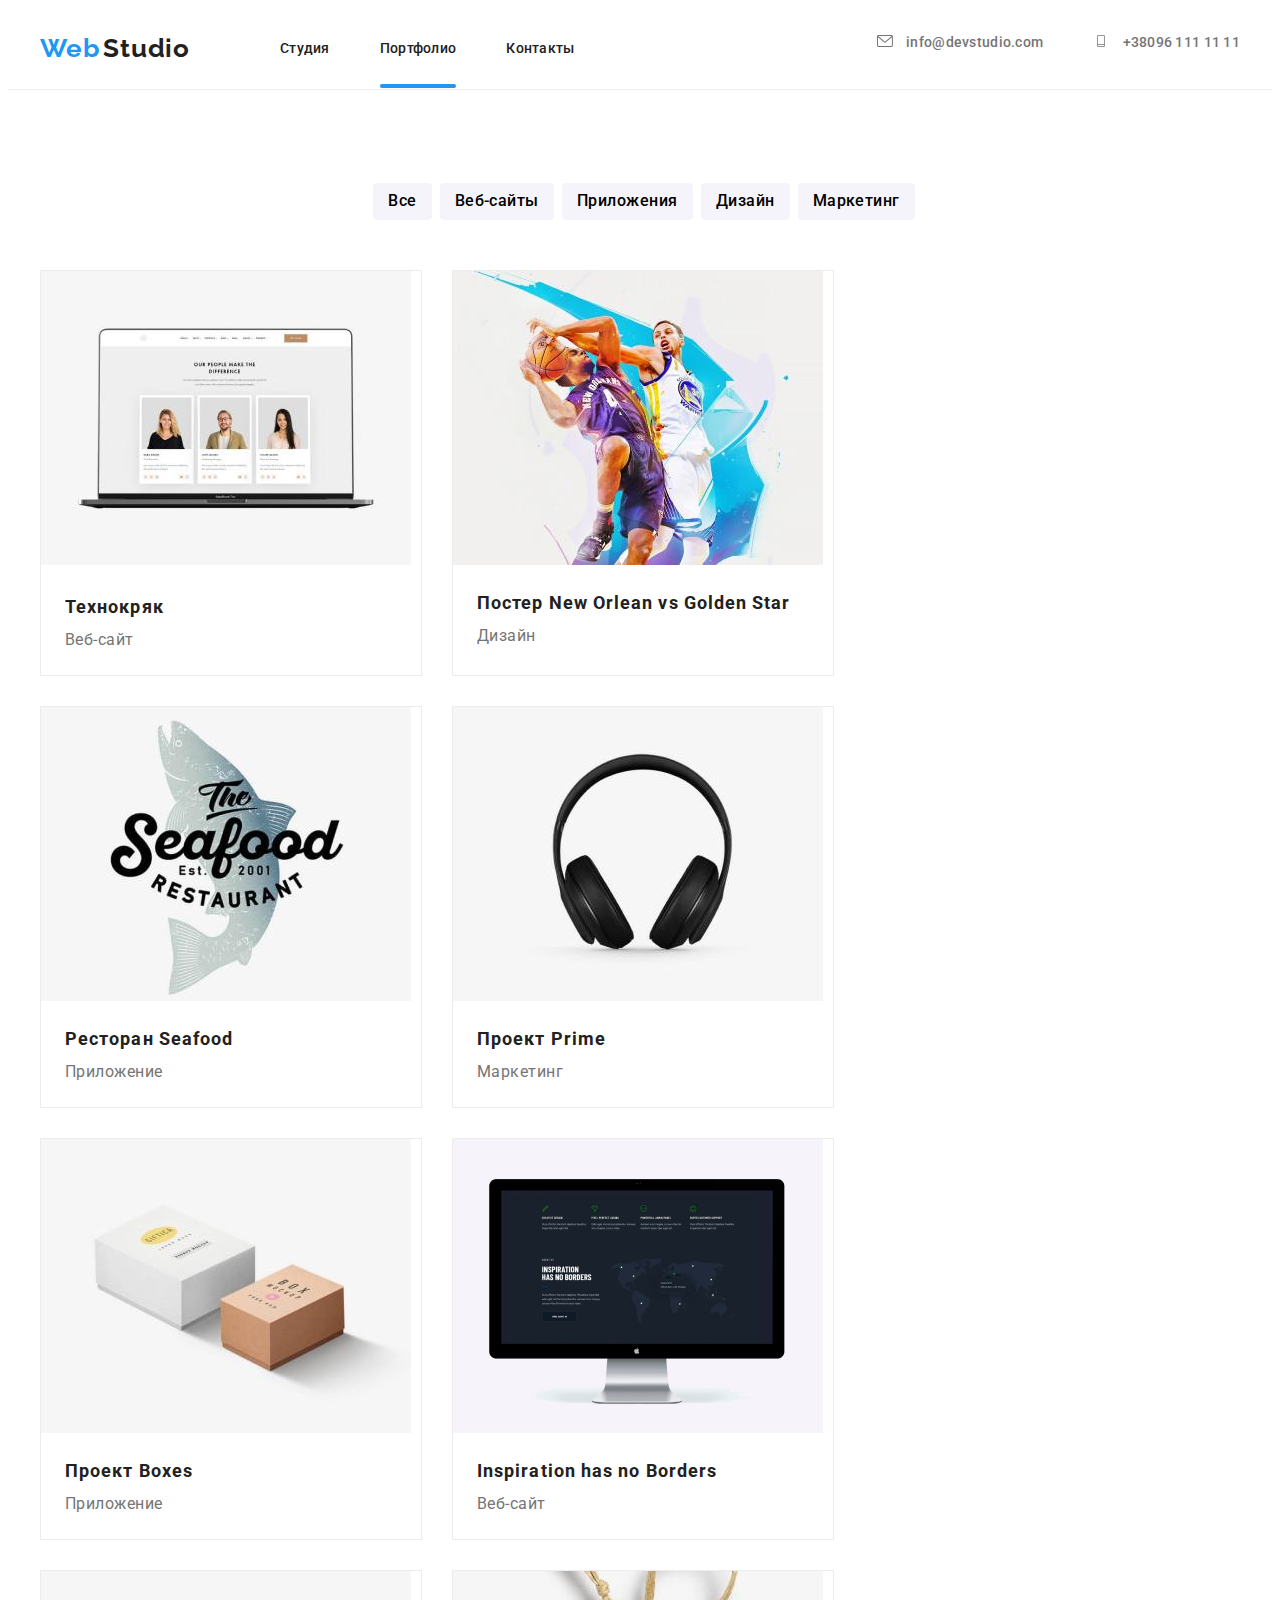
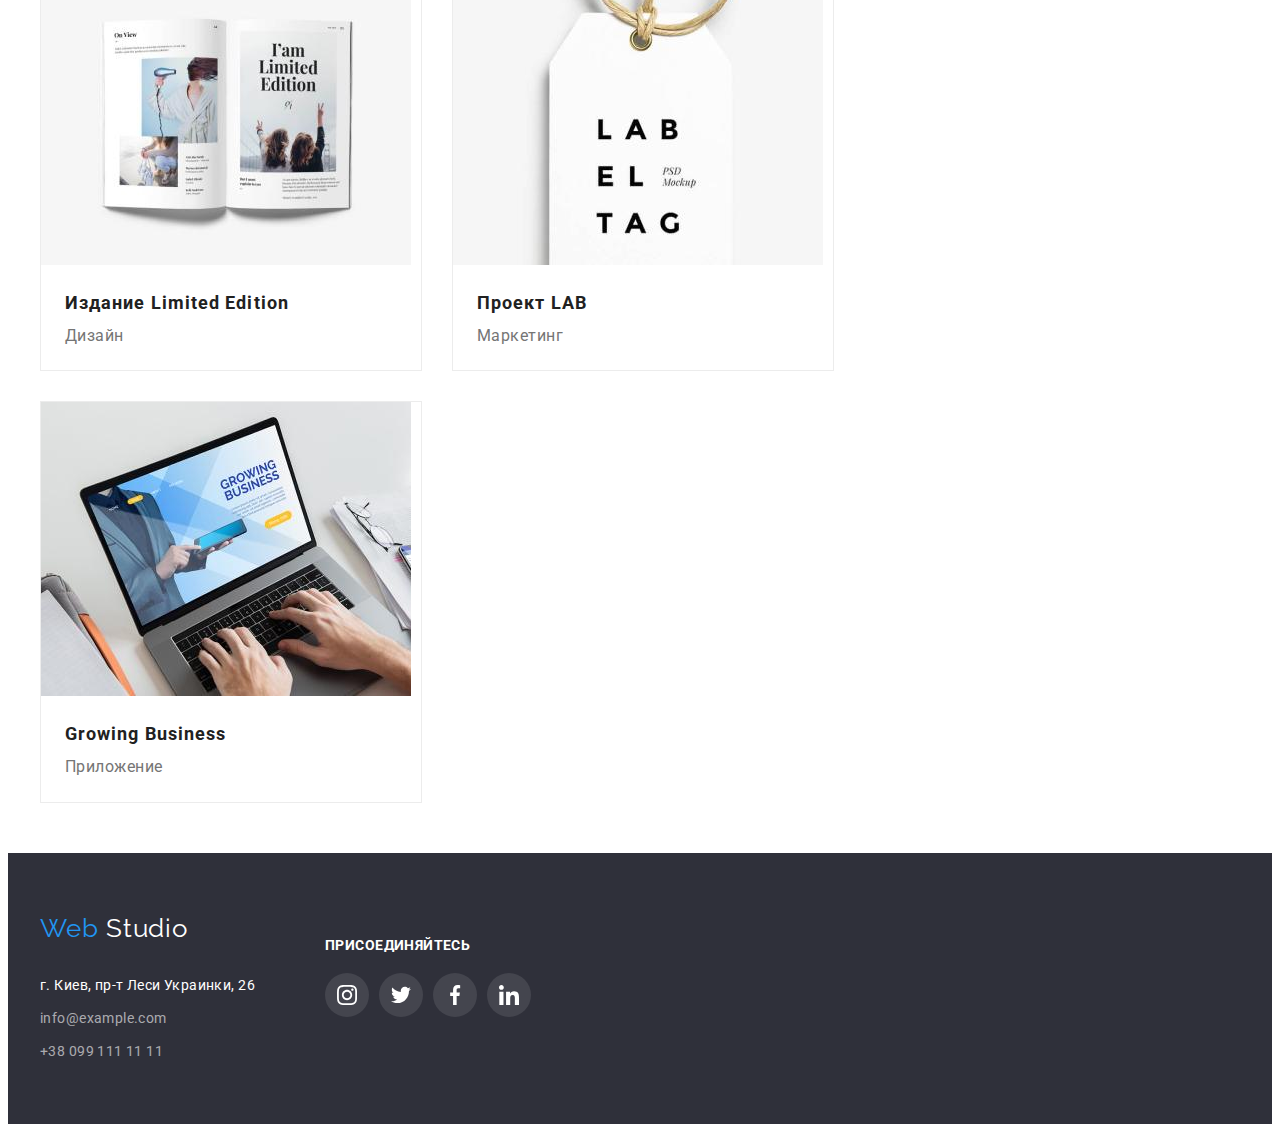
==== portfolio.html @ e6dca335 "модалка" ====
<!DOCTYPE html>
<html lang="en">
<head>
    <meta charset="UTF-8">
    <meta http-equiv="X-UA-Compatible" content="IE=edge">
    <meta name="viewport" content="width=device-width, initial-scale=1.0">
    <title>Document</title>
    <link rel="stylesheet" href="./css/portfolo.css">
    <link rel="stylesheet" href="link rel"preconnect href="https://fonts.googleapis.com">
    <link rel="reconnect" href="https://fonts.gstatic.com" crossorigin>
    <link rel="stylesheet" href="https://cdnjs.cloudflare.com/ajax/libs/modern-normalize/1.1.0/modern-normalize.min.css" integrity="sha512-wpPYUAdjBVSE4KJnH1VR1HeZfpl1ub8YT/NKx4PuQ5NmX2tKuGu6U/JRp5y+Y8XG2tV+wKQpNHVUX03MfMFn9Q==" crossorigin="anonymous" referrerpolicy="no-referrer" />
    <link rel="preconnect" href="https://fonts.googleapis.com">
<link rel="preconnect" href="https://fonts.gstatic.com" crossorigin>
<link href="https://fonts.googleapis.com/css2?family=Raleway:wght@700&family=Roboto:wght@400;500;700;900&display=swap" rel="stylesheet">
</head>
<body class="page">
        <header class="header">
            <div class="container header-container">
            <nav class="header-novigation ">
                <a href="./index.html" class="logo list link" href=".//index.html">
                    <span class="logo-item link">Web</span>
                <span class="logo-righr link">Studio</span>
                </a>
                <ul class="site-nav list">
                    <li class="nav-item">
                        <a href="./index.html" class="link-current link list" href="./index.html">Студия</a></li>
                    <li class="nav-item">
                        <a href="./portfolio.html" class="link-current current link list">Портфолио</a></li>
                    <li class="nav-item">
                        <a href="Контакты" class="link-current link list">Контакты</a></li>
                </ul>
            </nav>
            <ul class="auth-nav list">
                            <li class="header-link link">
                                <a class="auth-nav-text link" href="mailto:nfo@devstudio.com">
                                <svg class="contacts-item-icon">
                                    <use href="./symbol-defs3.svg#icon-envelope"></use>
                                </svg>
                                info@devstudio.com</a>
                        </li>
                            <li class="header-link link">
                                <a class="auth-nav-text link" href="tel:380961111111">
                                <svg class="contacts-item-icon">
                                    <use href="./symbol-defs3.svg#icon-Vector"></use>                       
                                </svg>
                                +38096 111 11 11
                            </a>
                        </li>
                        </ul>
            </div>                    
        </header>
            <!------------------Кнопки------------------>
            <main class="main-button">
                <section class="button link list">
                    <div class="container">
                    <ul class="item">
                        <li class="button-item-list list">
                            <button class="buton-text link">Все</button>
                        </li>
                        <li class="button-item list">
                            <button class="buton-text link">Веб-сайты</button>
                        </li>
                        <li class="button-item list">
                            <button class="buton-text link">Приложения</button>
                        </li>
                        <li class="button-item list">
                            <button class="buton-text link">Дизайн</button>
                        </li>
                        <li class="button-item list">
                            <button class="buton-text link">Маркетинг</button>
                        </li>
                    </ul>
                    </div>
        <!--------------------Портфолио---------->
        <div class="container gallery link list">          
            <ul class="gallery-item link link">
                <li class="gallery-list list">
                    <div class="gallery-top-wrapper">
                    <a href="" class="click link">
                        <div class="services-overlay">
                    <img src="./img2/img1.jpg" alt="3 человека" width="370">
                    <p class="gallery-top-text">Технокряк это современная площадка распространения коронавируса. Компании используют эту платформу для цифрового шпионажа и атак на защищённые сервера конкурентов.</p>
                </div>
                    <div class="masters-item-bottom">
                    <h3 class="gallery-text">Технокряк</h3>
                    <p class="gallery-text-item">Веб-сайт</p>
                </a>
            </div>
            </div>
                </li>
                <li class="gallery-list list">
                    <div class="gallery-top-wrapper">
                    <a href="" class="click link">
                        <div class="services-overlay">
                    <img src="./img2/img2.jpg" alt="баскет" width="370">
                    <p class="gallery-top-text">Технокряк это современная площадка распространения коронавируса. Компании используют эту платформу для цифрового шпионажа и атак на защищённые сервера конкурентов.</p>
                    </div>
                    <div class="masters-item-bottom">
                    <h3 class="gallery-text">Постер New Orlean vs Golden Star</h3>
                    <p class="gallery-text-item">Дизайн</p></div>
                </a>
                    </div>
                </li>
                <li class="gallery-list list">
                    <div class="gallery-top-wrapper">
                    <a href="" class="click link">
                        <div class="services-overlay">
                    <img src="./img2/img3.jpg" alt="Акула" width="370">
                    <p class="gallery-top-text">Технокряк это современная площадка распространения коронавируса. Компании используют эту платформу для цифрового шпионажа и атак на защищённые сервера конкурентов.</p>
                </div>
                    <div class="masters-item-bottom">
                    <h3 class="gallery-text">Ресторан Seafood</h3>
                    <p class="gallery-text-item">Приложение</p></div>
                </a>
                </li>
                <li class="gallery-list list">
                    <div class="gallery-top-wrapper">
                    <a href="" class="click link">
                        <div class="services-overlay">
                    <img src="./img2/img4.jpg" alt="Наушники" width="370">
                    <p class="gallery-top-text">Технокряк это современная площадка распространения коронавируса. Компании используют эту платформу для цифрового шпионажа и атак на защищённые сервера конкурентов.</p>
                </div>
                    <div class="masters-item-bottom">
                    <h3 class="gallery-text">Проект Prime</h3>
                    <p class="gallery-text-item">Маркетинг</p></div>
                </a>
                </li>
                <li class="gallery-list list">
                     <div class="gallery-top-wrapper">
                    <a href="" class="click link">
                        <div class="services-overlay">
                    <img src="./img2/img5.jpg" alt="2 коробки" width="370">
                    <p class="gallery-top-text">Технокряк это современная площадка распространения коронавируса. Компании используют эту платформу для цифрового шпионажа и атак на защищённые сервера конкурентов.</p>
                </div>
                    <div class="masters-item-bottom">
                    <h3 class="gallery-text">Проект Boxes</h3>
                    <p class="gallery-text-item">Приложение</p></div>
                </a>
                </li>
                <li class="gallery-list list">
                     <div class="gallery-top-wrapper">
                    <a href="" class="click link">
                        <div class="services-overlay">
                    <img src="./img2/img6.jpg" alt="монитор" width="370">
                    <p class="gallery-top-text">Технокряк это современная площадка распространения коронавируса. Компании используют эту платформу для цифрового шпионажа и атак на защищённые сервера конкурентов.</p>
                </div>
                    <div class="masters-item-bottom">
                    <h3 class="gallery-text">Inspiration has no Borders</h3>
                    <p class="gallery-text-item">Веб-сайт</p></div>
                </a>
                </li>
                <li class="gallery-list list">
                     <div class="gallery-top-wrapper">
                    <a href="" class="click link">
                        <div class="services-overlay">
                    <img src="./img2/img7.jpg" alt="Журнал" width="370">
                    <p class="gallery-top-text">Технокряк это современная площадка распространения коронавируса. Компании используют эту платформу для цифрового шпионажа и атак на защищённые сервера конкурентов.</p>
                </div>
                    <div class="masters-item-bottom">
                    <h3 class="gallery-text">Издание Limited Edition</h3>
                    <p class="gallery-text-item">Дизайн</p></div>
                </a>
                </li>
                <li class="gallery-list list">
                     <div class="gallery-top-wrapper">
                    <a href="" class="click link">
                        <div class="services-overlay">
                    <img src="./img2/img8.jpg" alt="Подвеска" width="370">
                    <p class="gallery-top-text">Технокряк это современная площадка распространения коронавируса. Компании используют эту платформу для цифрового шпионажа и атак на защищённые сервера конкурентов.</p>
                </div>
                    <div class="masters-item-bottom">
                    <h3 class="gallery-text">Проект LAB</h3>
                    <p class="gallery-text-item">Маркетинг</p></div>
                </a>
                </li>
                <li class="gallery-list list">
                     <div class="gallery-top-wrapper">
                    <a href="" class="click link">
                        <div class="services-overlay">
                    <img src="./img2/img9.jpg" alt="Ноутбук" width="370">
                    <p class="gallery-top-text">Технокряк это современная площадка распространения коронавируса. Компании используют эту платформу для цифрового шпионажа и атак на защищённые сервера конкурентов.</p>
                </div>
                    <div class="masters-item-bottom">
                    <h3 class="gallery-text">Growing Business</h3>
                    <p class="gallery-text-item">Приложение</p></div>
                </a>
                </li>
            </ul>
        </div>
     </div>
    </section>
</main>
<section>
    <footer class="contacts-title link">
        <!-- <div class="foot-flex"> -->
            <div class="container foot-flex" >
            <div><span class="contacts-list-item link">Web</span>
            <span class="contacts-list-right link">Studio</span>
        <address class="contacts-address list">
        <ul class="contacts-list link list">
            <li class="contacts-item-list link">г. Киев, пр-т Леси Украинки, 26</a></li>
            <li class="contacts-item-list link"> <a class="contacts-link link" href="mailto:info@example.com">info@example.com</a></li>
            <li class="contacts-item-list link"> <a class="contacts-link link" href="tel:+380991111111">+38 099 111 11 11</a></li>
        </ul></div>
        <div class="footer-social">
            <h2 class="social-title">Присоединяйтесь</h2>
            <ul class="social-list list">
                <li class="social-item">
                    <a href="" class="footer-link">
                    <svg class="footer-icon">
                        <use href="./symbol-defs3.svg#icon-instagram"></use>
                    </svg>
                    </a>
                </li>
                <li class="social-item">
                    <a href="" class="footer-link">
                    <svg class="footer-icon">
                        <use href="./symbol2-defs.svg#icon-twitter1"></use>
                    </svg>
                    </a>
                </li>
                <li class="social-item">
                    <a href="" class="footer-link">
                    <svg class="footer-icon">
                        <use href="./symbol2-defs.svg#icon-facebook1"></use>
                    </svg>
                    </a>
                </li>
                <li class="social-item">
                    <a href="" class="footer-link">
                    <svg class="footer-icon">
                        <use href="./symbol2-defs.svg#icon-linkedin1"></use>
                    </svg>
                    </a>
                </li>
            </ul>
        </div>
        </div>
        
</section>
</footer>
</body>
</html>
---- css/portfolo.css ----
:root {
    --primary-text-color: #212121;
    --title--text-color: #FFFFFF;
    --accent-color: #2196F3;
    --primary--bg-color: #ffffff;
    --second-color: #2F303A;
    --second-text-color:#757575;
}

    .page {
        color: var(--primary-text-color);
    }
    .page-list-item {
        color: var(--primary-text-color);
      
    }
    .logo {
        color:var(--primary-text-color);
    }
    .list {
        list-style: none;
    }
    
    .link {
        text-decoration: none;
    }
    
    .container {
        padding-left: 15px;
    padding-right: 15px;
    width: 1200px;
    margin-right: auto;
    margin-left: auto;

    }
    img{
        display: block;
    }

    ul{
        padding: 0px;
        margin: 0px;
    }
/* -----------------LOGO---------------- */
.header {
  border-bottom: 1px solid #ececec;
}
.current::after {
  position: absolute;
  bottom: -31px;
  right: 0;
  content:'';
  width: 100%;
  height: 4px;
  background-color: var(--accent-color);
  border-radius: 2px;
  display: block;
  

}
.link-current {
transition: color 250ms cubic-bezier(0.4, 0, 0.2, 1);
}
.contacts-item-icon{
  transition: color 250ms cubic-bezier(0.4, 0, 0.2, 1);
  fill: currentColor;
  margin-right: 10px;
}
.auth-nav-text {
  transition: color 250ms cubic-bezier(0.4, 0, 0.2, 1);
}


.nav-item{
  position: relative;
}
.auth-nav-text:hover,
.auth-nav-text:focus {
  color: var(--accent-color);
}

.contacts-item-icon {
  fill: currentColor;
  margin-right: 10px;
  width: 16px;
  height: 12px;
}

.logo {
  margin-right: 90px;
}
.site-nav{
  display: flex;
}


.header-container{
  display: flex;
  padding-top: 25px;
  padding-bottom: 25px;
}

.header-novigation {
  display: flex;
  align-items: center;
}
.auth-nav{
  display: flex;
  margin-left: auto;
}
.header-link {
  padding-left: 50px;
}
.nav-item:not(:last-child) {
  margin-right: 50px;
}

.logo-item, .header-containe:focus
.logo-item, .header-containe:hover {
  font-family: Raleway, sans-serif;
font-style: normal;
font-weight: 700;
font-size: 26px;
line-height: 1.19;
letter-spacing: 0.03em;
  color: var(--accent-color);
}
.logo-righr {
  font-family: Raleway, sans-serif;
font-style: normal;
font-weight: 700;
font-size: 26px;
line-height: 1.19;

letter-spacing: 0.03em;
  color: var(--primary-text-color);
}

.link-current {
  font-family: Roboto, sans-serif;
font-style: normal;
font-weight: 500;
font-size: 14px;
line-height: 1.14;
letter-spacing: 0.02em;
  color: var(--primary-text-color);
}
.link-current:hover,
.link-current:focus{
  color: var(--accent-color);
}
.site-nav. link.current {
  font-family: Roboto, sans-serif;
font-style: normal;
font-weight: 500;
font-size: 14px;
line-height: 1.14;
letter-spacing: 0.02em;
  color: var(--primary-text-color);
}
.auth-nav-text {
  font-family: Roboto, sans-serif;
font-style: normal;
font-weight: 500;
font-size: 14px;
line-height: 1.14x;
letter-spacing: 0.02em;

color: var(--second-text-color)

}

.auth-nav-text:hover, 
.auth-nav-text:focus{
  color: var(--accent-color);
}


/* -------------------- BUTTON----------------- */
.button {
  margin: auto;
  padding-top: 93px;
  margin-bottom: 50px;
}

.item {
  display: flex;
  align-items: center;
  justify-content: center;
}

.text-button {
  font-weight: 500;
  font-size: 16px;
  line-height: calc(26 / 16);
  text-align: center;
  letter-spacing: 0.03em;
  color: var(--title--text-color);
  cursor: pointer;
}

.buton-text {
  flex-basis: calc(100% / 5 - 8px);
  margin-left: 8px;
  padding-top: 5px;
  padding-left: 15px;
  padding-right: 15px;
  padding-bottom: 5px;
  border: transparent;
  border-radius: 4px;
  padding: 6px 22px;
  background-color: #f5f4fa;
  transition: background-color 250ms cubic-bezier(0.4, 0, 0.2, 1), color 250ms cubic-bezier(0.4, 0, 0.2, 1), box-shadow 250ms cubic-bezier(0.4, 0, 0.2, 1);
    transition-property: background-color, color, box-shadow;
    transition-duration: 250ms, 250ms, 250ms;
    transition-timing-function: cubic-bezier(0.4, 0, 0.2, 1), cubic-bezier(0.4, 0, 0.2, 1), cubic-bezier(0.4, 0, 0.2, 1);
    transition-delay: 0s, 0s, 0s;

}

.buton-text:hover,
.buton-text:focus {
  background-color: var(--accent-color);
  color: var(--title--text-color)

}

.button-item-list{
  fill: var(--primary--bg-color);
}
.item {
  padding-bottom: 50px;
}
.buton-text {
  padding-top: 5px;
  padding-left: 15px;
  padding-right: 15px;
  padding-bottom: 6px;
  border-radius: 4px;
}

.main-button {
  background-color: var(--primary--bg-color);
}

.button {
  background-color: var(--primary--bg-color);
}

.buton-text-item {
  font-family: Roboto;
  font-weight: 500;
  font-size: 16px;
  line-height: 1.62;
  letter-spacing: 0.03em;
  color: var(--title--text-color);
}
.buton-text-item {
  background-color: var(--accent-color);
}
.button-item {
  font-family: Roboto, sans-serif;
  font-weight: 500;
  font-size: 16px;
  line-height: 1.62;
  letter-spacing: 0.03em;
  color: var(--accent-color);
}

.buton-text {
  font-family: Roboto, sans-serif;
  font-weight: 500;
  font-size: 16px;
  line-height: 1.62;
  letter-spacing: 0.03em;

}

/* -------------ПОРТФОЛИО------------------ */
.gallery-item {
  display: flex;
  flex-wrap: wrap;
  margin-left: calc(-1 * 30px);
  margin-top: calc(-1 * 30px);

}
.services-overlay {
  position: relative;
  overflow: hidden;
  overflow-x: hidden;
  overflow-y: hidden;
}

.gallery-top-text{
  font-family: Roboto;
font-style: normal;
font-weight: 400;
font-size: 18px;
line-height: 1.56;
letter-spacing: 0.03em;
  line-height: 28px;
  padding-left: 24px;
  padding-right: 24px;
  padding-top: 54px;
  padding-bottom: 72px;
  color: var(--title--text-color);
  background-color: rgba(33, 150, 243, 0.9);
  position: absolute;
  top: 0;
  left: 0;
  height: 100%;
  transform: translateY(100%);
  transition: transform 250ms cubic-bezier(0.4, 0, 0.2, 1);
  margin: 0;

}

.gallery-top-wrapper {
  position: relative;
  overflow: hidden;
}

.click {
  display: inline-block;
  transition: transform 250ms cubic-bezier(0.4, 0, 0.2, 1);
}

.click:hover,
.click:focus {
  width: 370px;
box-sizing: border-box;
box-shadow: 0px 1px 1px rgba(0, 0, 0, 0.5), 0px 4px 4px rgba(0, 0, 0, 0.06), 1px 4px 6px rgba(0, 0, 0, 0.16);
}


.gallery-item {
  display: flex;
  flex-wrap: wrap;
   margin-left: -30px;
  margin-top: -30px;
}

.gallery-list {
  flex-basis: calc(100% / 3 - 30px);
  margin-left: 30px;
  margin-top: 30px;
  border: 1px solid #ececec;
  width: 370px;
  position: relative;

}

.gallery-list:hover .gallery-top-text{
  transform: translateY(0);

}
.masters-item-bottom{
  
  padding-top: 20px;
  padding-bottom: 20px;
  padding-right: 24px;
  padding-left: 24px;
}
.gallery-text-item{
  margin: auto;

}
.gallery-text{
  margin: auto;

}
.gallery-text-item {
  font-family: Roboto, sans-serif;
font-weight: 400;
font-size: 16px;
line-height: 1.87;
letter-spacing: 0.03em;
color: var(--second-text-color);
}
.gallery-text {
  font-family: Roboto, sans-serif;
font-weight: 700;
font-size: 18px;
line-height: 2;
letter-spacing: 0.06em;
color: var(--primary-text-color);
}


/* ---------------FOOTER------------------- */





  .social-list {
    display: flex;
    align-items: center;
    justify-content: center;
  }
  
  ul {
    padding: 0px;
    margin: 0px;
  }
  .contacts-title {
    padding-top: 60px;
    padding-bottom: 60px;
  }
  .contacts-list {
    margin: auto;
  }
  .contacts-address {
    margin-top: 30px;
  }
  .contacts-item-list {
    margin-top: 9px;
  }
  .contacts-title {
    font-family: Raleway;
    font-style: normal;
    font-weight: 400;
    font-size: 26px;
    line-height: 1.19;
    letter-spacing: 0.03em;
  
    color: var(--title--text-color);
  }
  
  .contacts-list-item {
    font-family: Raleway, sans-serif;
    font-style: normal;
    font-weight: 400;
    font-size: 26px;
    line-height: 1.19;
    letter-spacing: 0.03em;
    color: var(--accent-color);
  }
  
  .contacts-list-right {
    font-family: Raleway, sans-serif;
    font-style: normal;
    font-weight: 400;
    font-size: 26px;
    line-height: 1.19;
    letter-spacing: 0.03em;
    color: var(--title--text-color);
  }
  .contacts-item-list {
    font-family: Roboto;
    font-style: normal;
    font-weight: 400;
    font-size: 14px;
    line-height: 1.71;
    letter-spacing: 0.03em;
    color: var(--title--text-color);
  }
  
  .contacts-item-address {
    font-family: Roboto, sans-serif;
    font-style: normal;
    font-weight: 400;
    font-size: 14px;
    line-height: 1.71;
    letter-spacing: 0.03em;
    color: rgba(255, 255, 255, 0.6);
  }
  .contacts-title {
    background-color: var(--second-color);
  }
  .contacts-link {
    color: rgba(255, 255, 255, 0.6);
  }
  .contacts-address {
    font-style: none;
  }
  
  .contacts-title {
    font-style: none;
  }
  
  .footer-social {
      margin: auto;
    margin-top: 12px;
    margin-left: 70px;
  }
  .foot-flex {
    display: flex;
  }
  .social-title {
    margin-bottom: 20px;
    width: 145px;
    height: 16px;
    left: 516px;
    top: 2751px;
    color: var(--primary-title-color);
    font-family: Roboto;
    font-style: normal;
    font-weight: 700;
    font-size: 14px;
    line-height: calc(16 / 14);
    letter-spacing: 0.03em;
    text-transform: uppercase;
  }
  .social-list {
    display: flex;
    margin-left: -10px;
  }
  .social-item {
    margin-left: 10px;
  }
  .footer-link {
    display: flex;
    align-items: center;
    justify-content: center;
    width: 44px;
    height: 44px;
    background-color: rgba(255, 255, 255, 0.1);
    border-radius: 50%;
    transition: background-color 250ms cubic-bezier(0.4, 0, 0.2, 1);
    transition-property: background-color;
    transition-duration: 250ms;
    transition-timing-function: cubic-bezier(0.4, 0, 0.2, 1);
    transition-delay: 0s;
  }
  .footer-link:hover,
  .footer-link:focus {
     background-color: var(--accent-color);
 }

  .footer-icon {
    width: 20px;
    height: 20px;
    fill: var(--title--text-color);
  }
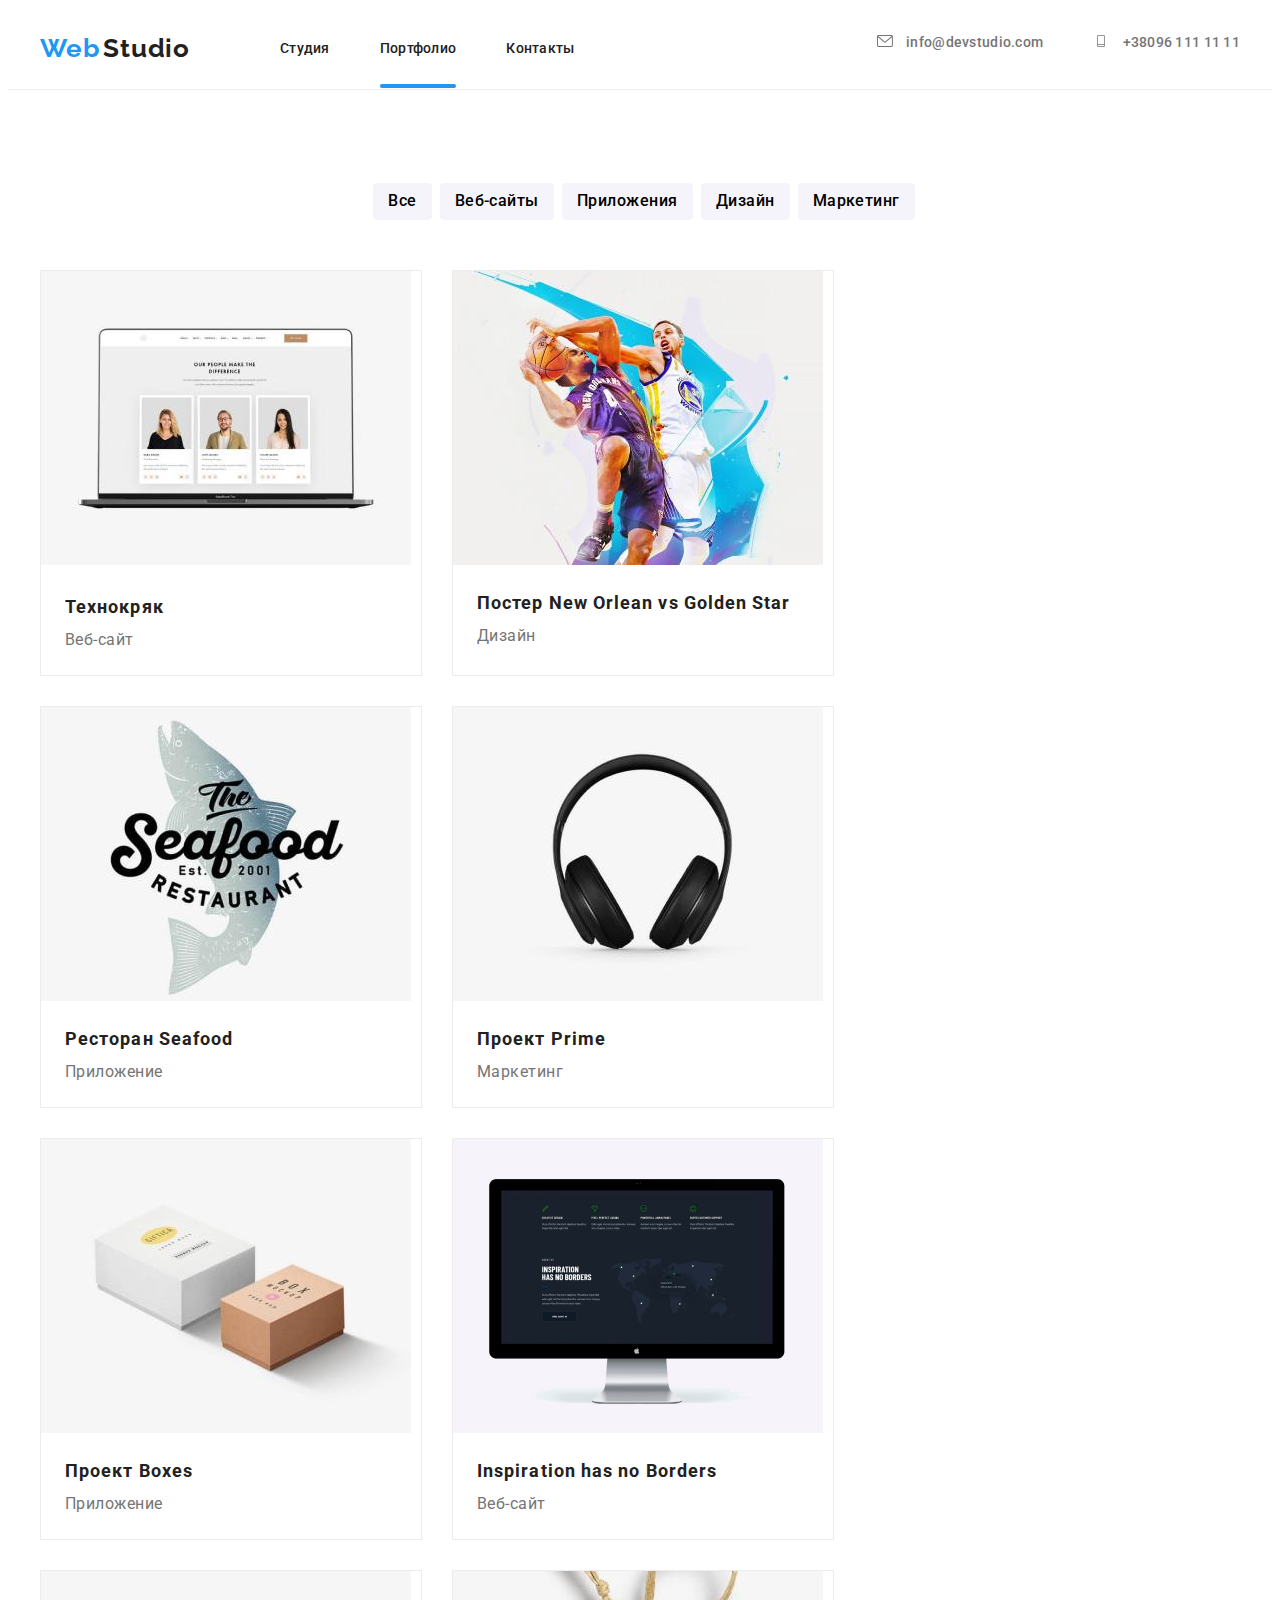
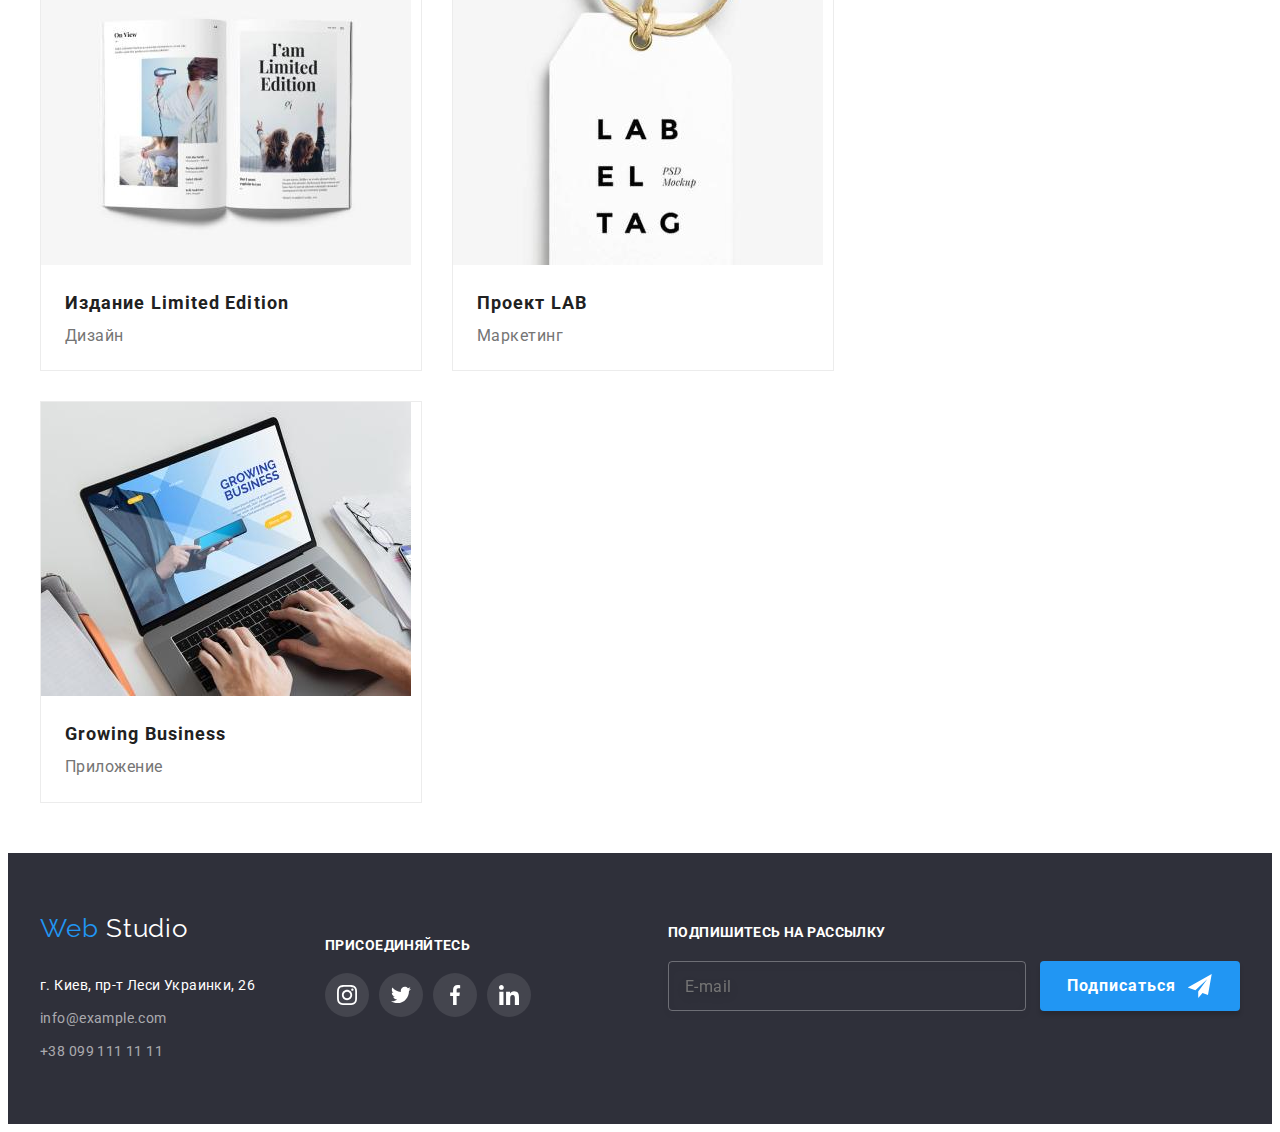
==== commit 10018321: "футер готов, модальное нет" ====
--- a/portfolio.html
+++ b/portfolio.html
@@ -235,8 +235,22 @@
                 </li>
             </ul>
         </div>
-        </div>
         
+        <!-- Хвост на футере -->
+        <form class="footer-subscription">
+            <strong class="strong">Подпишитесь на рассылку</strong>
+            <div class="subscription">
+                <input class="subscription-input" type="email" name="email" placeholder="E-mail">
+                <button type="submit" class="order-btn subscription-btn">Подписаться
+                    <svg class="subscription-icon" widht="24" height="24">
+                        <use href="./sprite3-defs.svg#icon-icon-send"></use>
+                    </svg>
+                </button>
+            </div>
+        </div>
+        </div>
+        </ul>
+        </form>   
 </section>
 </footer>
 </body>
--- a/css/portfolo.css
+++ b/css/portfolo.css
@@ -387,149 +387,234 @@
 }
 
 
-/* ---------------FOOTER------------------- */
-
-
-
-
-
-  .social-list {
-    display: flex;
-    align-items: center;
-    justify-content: center;
-  }
-  
-  ul {
-    padding: 0px;
-    margin: 0px;
-  }
-  .contacts-title {
-    padding-top: 60px;
-    padding-bottom: 60px;
-  }
-  .contacts-list {
+/* ---------------------------FOOTER------------------------------------ */
+.subscription-btn {
+  display: flex;
+  align-items: center;
+  padding: 10px 27px;
+  align-items: center;
+  font-size: 16px;
+  line-height: 1.88;
+  text-align: center;
+  letter-spacing: 0.06em;
+}
+.footer-subscription {
+  margin-left: 93px;
+}
+.strong {
+  font-family: Roboto;
+font-style: normal;
+font-weight: 700;
+font-size: 14px;
+line-height: 1.14;
+letter-spacing: 0.03em;
+text-transform: uppercase;
+  display: block;
+  color: var(--title--text-color);
+  margin-bottom: 20px;
+}
+b, strong {
+  font-weight: bolder;
+}
+.subscription {
+  display: flex;
+}
+.subscription-input {
+  font-family: Roboto;
+font-style: normal;
+font-weight: 400;
+font-size: 16px;
+line-height: 1.25;
+display: flex;
+align-items: center;
+letter-spacing: 0.03em;
+color: rgba(255, 255, 255, 0.6);
+  width: 358px;
+  height: 50px;
+  padding: 15px 16px;
+  margin-right: 14px;
+  color: var(--title--text-color);
+  background: none;
+  border: 1px solid rgba(255, 255, 255, 0.3);
+  box-sizing: border-box;
+  filter: drop-shadow(0px 4px 4px rgba(0, 0, 0, 0.15));
+  border-radius: 4px;
+  transition: border 250ms cubic-bezier(0.4, 0, 0.2, 1);
+}
+.order-btn {
+  font-family: Roboto;
+font-style: normal;
+font-weight: 700;
+font-size: 16px;
+line-height: 1.87;
+display: flex;
+align-items: center;
+text-align: center;
+letter-spacing: 0.06em;
+  background: var(--accent-color);
+ 
+}
+.subscription-icon {
+  margin-left: 10px;
+}
+.order-btn {
+  background: var(--accent-color);
+  width: 200px;
+  height: 50px;
+  box-shadow: 0px 4px 4px rgb(0 0 0 / 15%);
+  border-radius: 4px;
+  border: none;
+  cursor: pointer;
+  color: var(--title--text-color);
+}
+button, input, optgroup, select, textarea {
+  font-family: inherit;
+  font-size: 100%;
+  line-height: 1.15;
+  margin: 0;
+}
+
+
+.social-list {
+  display: flex;
+  align-items: center;
+  justify-content: center;
+}
+
+ul {
+  padding: 0px;
+  margin: 0px;
+}
+.contacts-title {
+  padding-top: 60px;
+  padding-bottom: 60px;
+}
+.contacts-list {
+  margin: auto;
+}
+.contacts-address {
+  margin-top: 30px;
+}
+.contacts-item-list {
+  margin-top: 9px;
+}
+.contacts-title {
+  font-family: Raleway;
+  font-style: normal;
+  font-weight: 400;
+  font-size: 26px;
+  line-height: 1.19;
+  letter-spacing: 0.03em;
+
+  color: var(--title--text-color);
+}
+
+.contacts-list-item {
+  font-family: Raleway, sans-serif;
+  font-style: normal;
+  font-weight: 400;
+  font-size: 26px;
+  line-height: 1.19;
+  letter-spacing: 0.03em;
+  color: var(--accent-color);
+}
+
+.contacts-list-right {
+  font-family: Raleway, sans-serif;
+  font-style: normal;
+  font-weight: 400;
+  font-size: 26px;
+  line-height: 1.19;
+  letter-spacing: 0.03em;
+  color: var(--title--text-color);
+}
+.contacts-item-list {
+  font-family: Roboto;
+  font-style: normal;
+  font-weight: 400;
+  font-size: 14px;
+  line-height: 1.71;
+  letter-spacing: 0.03em;
+  color: var(--title--text-color);
+}
+
+.contacts-item-address {
+  font-family: Roboto, sans-serif;
+  font-style: normal;
+  font-weight: 400;
+  font-size: 14px;
+  line-height: 1.71;
+  letter-spacing: 0.03em;
+  color: rgba(255, 255, 255, 0.6);
+}
+.contacts-title {
+  background-color: var(--second-color);
+}
+.contacts-link {
+  color: rgba(255, 255, 255, 0.6);
+}
+.contacts-address {
+  font-style: none;
+}
+
+.contacts-title {
+  font-style: none;
+}
+
+.footer-social {
     margin: auto;
-  }
-  .contacts-address {
-    margin-top: 30px;
-  }
-  .contacts-item-list {
-    margin-top: 9px;
-  }
-  .contacts-title {
-    font-family: Raleway;
-    font-style: normal;
-    font-weight: 400;
-    font-size: 26px;
-    line-height: 1.19;
-    letter-spacing: 0.03em;
-  
-    color: var(--title--text-color);
-  }
-  
-  .contacts-list-item {
-    font-family: Raleway, sans-serif;
-    font-style: normal;
-    font-weight: 400;
-    font-size: 26px;
-    line-height: 1.19;
-    letter-spacing: 0.03em;
-    color: var(--accent-color);
-  }
-  
-  .contacts-list-right {
-    font-family: Raleway, sans-serif;
-    font-style: normal;
-    font-weight: 400;
-    font-size: 26px;
-    line-height: 1.19;
-    letter-spacing: 0.03em;
-    color: var(--title--text-color);
-  }
-  .contacts-item-list {
-    font-family: Roboto;
-    font-style: normal;
-    font-weight: 400;
-    font-size: 14px;
-    line-height: 1.71;
-    letter-spacing: 0.03em;
-    color: var(--title--text-color);
-  }
-  
-  .contacts-item-address {
-    font-family: Roboto, sans-serif;
-    font-style: normal;
-    font-weight: 400;
-    font-size: 14px;
-    line-height: 1.71;
-    letter-spacing: 0.03em;
-    color: rgba(255, 255, 255, 0.6);
-  }
-  .contacts-title {
-    background-color: var(--second-color);
-  }
-  .contacts-link {
-    color: rgba(255, 255, 255, 0.6);
-  }
-  .contacts-address {
-    font-style: none;
-  }
-  
-  .contacts-title {
-    font-style: none;
-  }
-  
-  .footer-social {
-      margin: auto;
-    margin-top: 12px;
-    margin-left: 70px;
-  }
-  .foot-flex {
-    display: flex;
-  }
-  .social-title {
-    margin-bottom: 20px;
-    width: 145px;
-    height: 16px;
-    left: 516px;
-    top: 2751px;
-    color: var(--primary-title-color);
-    font-family: Roboto;
-    font-style: normal;
-    font-weight: 700;
-    font-size: 14px;
-    line-height: calc(16 / 14);
-    letter-spacing: 0.03em;
-    text-transform: uppercase;
-  }
-  .social-list {
-    display: flex;
-    margin-left: -10px;
-  }
-  .social-item {
-    margin-left: 10px;
-  }
+  margin-top: 12px;
+  margin-left: 70px;
+}
+.foot-flex {
+  display: flex;
+  align-items: baseline;
+}
+.social-title {
+  margin-bottom: 20px;
+  width: 145px;
+  height: 16px;
+  left: 516px;
+  top: 2751px;
+  color: var(--primary-title-color);
+  font-family: Roboto;
+  font-style: normal;
+  font-weight: 700;
+  font-size: 14px;
+  line-height: calc(16 / 14);
+  letter-spacing: 0.03em;
+  text-transform: uppercase;
+}
+.social-list {
+  display: flex;
+  margin-left: -10px;
+}
+.social-item {
+  margin-left: 10px;
+}
+
   .footer-link {
-    display: flex;
-    align-items: center;
-    justify-content: center;
-    width: 44px;
-    height: 44px;
-    background-color: rgba(255, 255, 255, 0.1);
-    border-radius: 50%;
-    transition: background-color 250ms cubic-bezier(0.4, 0, 0.2, 1);
-    transition-property: background-color;
-    transition-duration: 250ms;
-    transition-timing-function: cubic-bezier(0.4, 0, 0.2, 1);
-    transition-delay: 0s;
-  }
-  .footer-link:hover,
-  .footer-link:focus {
-     background-color: var(--accent-color);
- }
-
-  .footer-icon {
-    width: 20px;
-    height: 20px;
-    fill: var(--title--text-color);
-  }+      display: flex;
+      align-items: center;
+      justify-content: center;
+      width: 44px;
+      height: 44px;
+      background-color: rgba(255, 255, 255, 0.1);
+      border-radius: 50%;
+      transition: background-color 250ms cubic-bezier(0.4, 0, 0.2, 1);
+      transition-property: background-color;
+      transition-duration: 250ms;
+      transition-timing-function: cubic-bezier(0.4, 0, 0.2, 1);
+      transition-delay: 0s;
+    }
+
+.footer-link:hover,
+.footer-link:focus {
+   background-color: var(--accent-color);
+}
+
+.footer-icon {
+  width: 20px;
+  height: 20px;
+  fill: var(--title--text-color);
+}